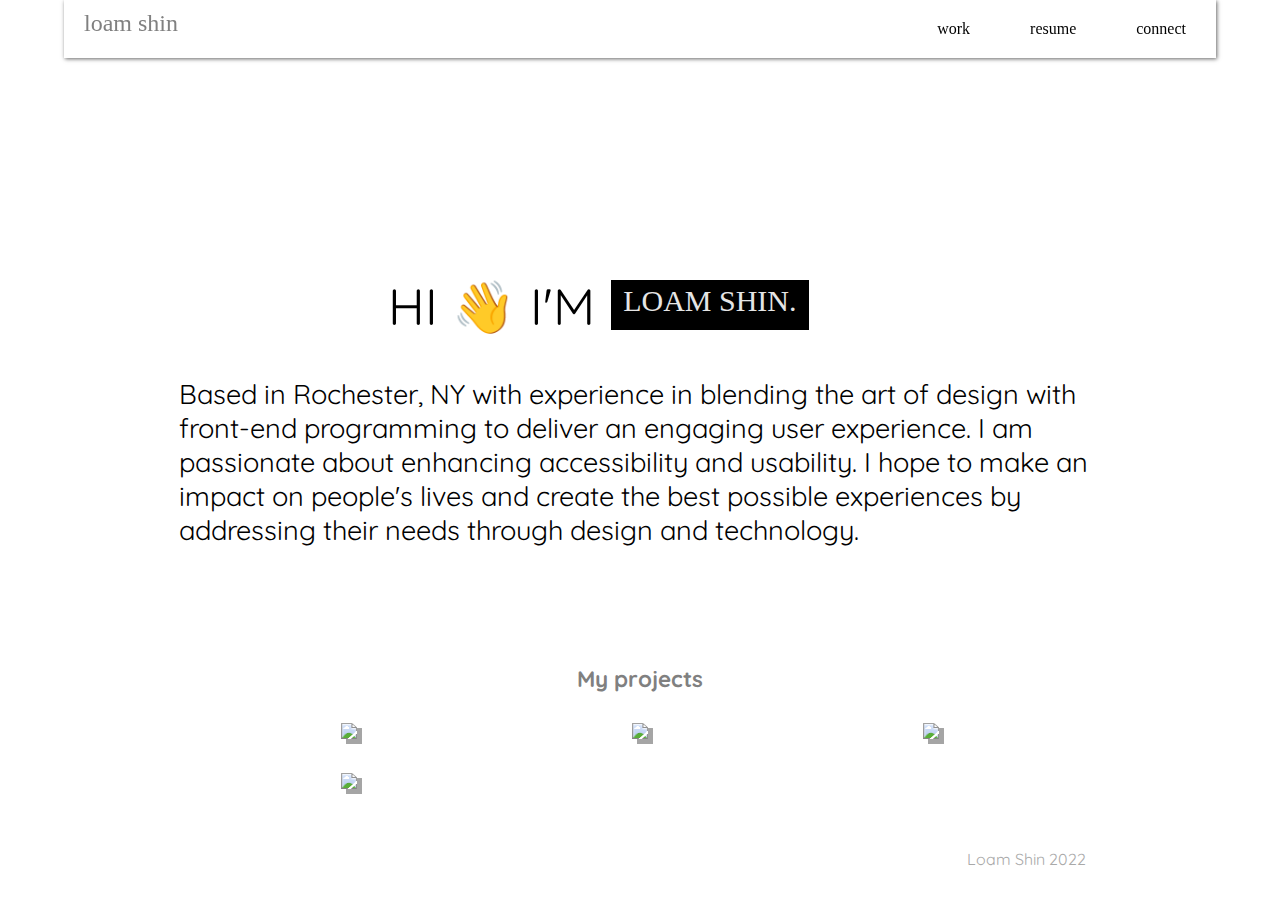
==== index.html @ 5bcb1e90 "updates" ====
<!DOCTYPE html>
<html lang="en">
<head>
<meta charset="UTF-8">
<meta name="viewport" content="width=device-width, initial-scale=1.0"> 
<!--	/* Complete Viewport Command */ -->
<title>Loam Shin</title>
<link rel="stylesheet" href="assets/css/styles.css"> 
</head>
<body>

<section class="container">
    <!--     nav bar -->

	<header class="header">
  		<a href="index.html" class="logo">loam shin</a>
  		<input class="menu-btn" type="checkbox" id="menu-btn" />	
  		<label class="menu-icon" for="menu-btn"><span class="navicon"></span></label>	
  			<ul class="menu">		
<!--	 			<li><a href="#home">home</a></li>-->
    			<li><a href="#projects">work</a></li>
                <li><a href="resume.html">resume</a></li>
				<li><a href="about.html">connect</a></li>
    			<!-- <li><a href="#connect">connect</a></li> -->
  			</ul>
	</header>

    <!--         closing navbar  -->
	<div style="width:80%; margin:0 auto;">
		<div>

	<div>
		<div id = "home"></div>
		<!-- <div class = "loampic">		
			<img src = "assets/images/loamshin.jpg" alt = "loam picture" >
		</div> -->
		
    	<section class="intro">	
	
      		<!-- <h2> Hi, I am Loam.</h2>
	  			<p>I am a UX/UI Developer based in Rochester, NY with experience in blending the art of design with front-end programming to deliver an engaging user experience. I am passionate about enhancing accessibility and usability. I hope to make an impact on people's lives and create the best possible experiences by addressing their needs through design and technology.
&nbsp;&nbsp; </p> -->

<main class="containerIntro">
	<p>Hi 👋 I'm</p>
	<section class="animation">
	  <div class="first"><div>Loam Shin.</div></div>
	  <div class="second"><div>UX/UI Designer.</div></div>
	  <div class="third"><div>Web Developer.</div></div>
	</section>
  </main>
  <p>Based in Rochester, NY with experience in blending the art of design with front-end programming to deliver an engaging user experience. I am passionate about enhancing accessibility and usability. I hope to make an impact on people's lives and create the best possible experiences by addressing their needs through design and technology.



  </section>
	 </div> 
	    

	  
	
		
	    <!--       closing home -->
		<div id = "projects"></div>
		<p>&nbsp;&nbsp;&nbsp;&nbsp;&nbsp;&nbsp;</p>

	<header>
		<p>&nbsp;</p>
	</header>

<!-- Grid -->
	<h4>My projects</h4>
		<div class="grid-container">

			<div><a href = "popsign.html">	
				<img class= "desktop_pics" src="assets/images/popsign_home.png"></a></div>

			<div><a href ="craigslist.html">
            <img class= "desktop_pics" src="assets/images/craigslist_home.png"></a></div>
        
            
			<div><a href = "secretgarden.html">
            <img class= "desktop_pics" src="assets/images/thesecretgarden_home.png"></a></div>

			<div><a href = "sewol.html">
				<img class= "desktop_pics" src="assets/images/sewol_home.png"></a></div>
            
		


				
<!--			<div><a class = "item3" href="https://people.rit.edu/ls8776/iste240/exercises/ex03.html">exercise 3</a></div>-->
			<!-- <div><a class = "item3" href="../iste240/assesttest/exercise03.html">Exercise 3</div> -->
<!--
			<div><a class = "item4" href="https://people.rit.edu/ls8776/iste240/exercises/ex04.html">exercise 4</a></div>
			<div><a class = "item5" href="">exercise 5</a></div>
			<div><a class = "item6" href="">exercise 6</a></div>
			<div><a class = "item7" href="">exercise 7</a></div>
			<div><a class = "item7" href=""></a>&nbsp;</div>
			<div><a class = "item7" href=""></a>&nbsp;</div>
-->


<!--		</div>-->
<!--
	<h4>Individual projects</h4>
		 <div class="grid-container2">
			 <div><a class = "item1" href="https://people.rit.edu/ls8776/iste240/project1/home.html">individual 1</a></div>
-->
<!--			 <div><a class = "item2" href="">individual 2</a></div>-->
<!--		</div>-->
<!--
	<h4>Group project</h4>
		 <div class="grid-container3">
			 <div><a class = "item1" href="">group 1</a></div>	
		</div>
-->
    </div>
    
    
		<!-- <div id = "connect"></div>
	    <div class="info">
	  		<h5>Let's connect together.</h5>
			
				<a href="mailto:ls8776@rit.edu" onClick="javascript:window.open('mailto:ls8776@rit.edu', 'my-window');event.preventDefault()">email</a>	
            
            
				<a href="https://www.linkedin.com/in/loam-shin-6a7215208">linkedin</a>	
			 -->

<!--
		<div class = "validator">
			<h6>validated by W3C.</h6>
				<a href = "https://validator.w3.org/nu/?doc=https%3A%2F%2Fpeople.rit.edu%2Fls8776%2Fiste240%2Findex.html">
					<img src="assets/images/html.png" alt="html"></a>
	    		<a href = "https://jigsaw.w3.org/css-validator/validator?uri=https%3A%2F%2Fpeople.rit.edu%2Fls8776%2Fiste240%2Findex.html&profile=css3svg&usermedium=all&warning=1&vextwarning=&lang=en">	  
					<img src="assets/images/css.png" alt = "css"></a>
		</div>
-->
		</div>


	
		<footer>
			<p class = "copyright">Loam Shin 2022</p>
		</footer>
</section>
</body>
</html>
---- assets/css/styles.css ----
@charset "UTF-8";
@import "https://fonts.googleapis.com/css?family=Quicksand";

body {
  background-color: white;
  margin: 0;
  font-family: Quicksand;
  /*  background-color: #f4f4f4;*/
}

.container {
  margin: auto;
  width: 90%;
}

@import url("https://fonts.googleapis.com/css?family=Roboto:700");

body {
  font-family: "Roboto";
  /* background-color: #131417;   */
}
p {
  text-shadow: 0 0 7px rgba(255, 255, 255, 0.3),
    0 0 3px rgba(255, 255, 255, 0.3);
}
.containerIntro {
  color: #e5e5e5;
  font-size: 30px;
  text-transform: uppercase;
  height: 10vh;
  display: flex;
  align-items: center;
  justify-content: center;
}

.animation {
  height: 50px;
  overflow: hidden;
  margin-left: 1rem;
}

.animation > div > div {
  padding: 0.25rem 0.75rem;
  height: 2.81rem;
  margin-bottom: 2.81rem;
  display: inline-block;
}

.animation div:first-child {
  animation: text-animation 8s infinite;
}

.first div {
  background-color: black;
}
.second div {
  color: #eba61b;
}
.third div {
  color: #eba61b;
}

@keyframes text-animation {
  0% {
    margin-top: 0;
  }
  10% {
    margin-top: 0;
  }
  20% {
    margin-top: -5.62rem;
  }
  30% {
    margin-top: -5.62rem;
  }
  40% {
    margin-top: -11.24rem;
  }
  60% {
    margin-top: -11.24rem;
  }
  70% {
    margin-top: -5.62rem;
  }
  80% {
    margin-top: -5.62rem;
  }
  90% {
    margin-top: 0;
  }
  100% {
    margin-top: 0;
  }
}

img {
  width: 100%;
  height: auto;
}

/* header */

.header {
  background-color: #fff;
  /*	background-color: black;*/

  box-shadow: 1px 1px 4px 0 rgba(0, 0, 0, 0.6);
  position: fixed;
  width: 90%;
  z-index: 3;
  top: 0;
}

.header ul {
  margin: 0;
  padding: 0;
  list-style: none;
  overflow: hidden;
  background-color: #fff;
  /*    background-color: black;*/
}

.header li a {
  display: block;
  padding: 20px 20px;
  /*	border-right: 1px solid #f4f4f4;*/
  text-decoration: none;
  /*	color:black;*/
  color: black;
}

.header li a:hover,
.header .menu-btn:hover {
  background-color: #f4f4f4;
  color: black;
}

.header .logo {
  display: block;
  float: left;
  font-size: 1.5em;
  padding: 10px 20px;
  text-decoration: none;
  color: gray;
}

/* menu */

.header .menu {
  clear: both;
  max-height: 0;
  transition: max-height 0.2s ease-out;
}

/* menu icon */

.header .menu-icon {
  cursor: pointer;
  display: inline-block;
  float: right;
  padding: 28px 20px;
  position: relative;
  user-select: none;
}

.header .menu-icon .navicon {
  background: black;
  display: block;
  height: 2px;
  position: relative;
  transition: background 0.2s ease-out;
  width: 18px;
}

.header .menu-icon .navicon:before,
.header .menu-icon .navicon:after {
  background: black;
  content: "";
  display: block;
  height: 100%;
  position: absolute;
  transition: all 0.2s ease-out;
  width: 100%;
}

.header .menu-icon .navicon:before {
  top: 5px;
}

.header .menu-icon .navicon:after {
  top: -5px;
}

/* menu btn */

.header .menu-btn {
  display: none;
}

.header .menu-btn:checked ~ .menu {
  max-height: 240px;
}

.header .menu-btn:checked ~ .menu-icon .navicon {
  background: transparent;
}

.header .menu-btn:checked ~ .menu-icon .navicon:before {
  transform: rotate(-45deg);
}

.header .menu-btn:checked ~ .menu-icon .navicon:after {
  transform: rotate(45deg);
}

.header .menu-btn:checked ~ .menu-icon:not(.steps) .navicon:before,
.header .menu-btn:checked ~ .menu-icon:not(.steps) .navicon:after {
  top: 0;
}

/* 48em = 768px */

@media (min-width: 48em) {
  .header li {
    float: left;
  }
  .header li a {
    padding: 20px 30px;
  }
  .header .menu {
    clear: none;
    float: right;
    max-height: none;
  }
  .header .menu-icon {
    display: none;
  }
}

.loampic img {
  /*	center the image*/
  display: block;
  overflow: hidden;
  margin-left: auto;
  margin-right: auto;
  margin-top: 110px;
  width: 240px;
  height: 240px;
  position: relative;
  border-radius: 50%;

  /*	does not distort the image*/
  object-fit: cover;

  /*outline*/
  /*	border: 3px solid grey;*/
  /*	background-clip: content-box;*/
  transition: background-size 0.2s;
  transition-timing-function: cubic-bezier(0.07, 1.41, 0.82, 1.41);
  box-shadow: 8px 8px 30px -8px rgba(0, 0, 0, 0.75);
}

.intro {
  position: relative;
  top: 100px;
  padding-top: 160px;
  text-align: left;
}

h2 {
  color: black;
  /*	text-align: left;*/
  font-size: 2.5em;
  font-family: Quicksand;
  margin-top: -70px;
  margin-bottom: 30px;
}
h3 {
  color: grey;
  /*	text-align: left;*/
  font-size: 1.5em;
  font-family: Quicksand;
}

p {
  color: black;
  font-size: 1.7em;
  font-family: Quicksand;
  /*	text-align: left;*/
  margin-bottom: 50px;
  /*
        white-space: nowrap;
    overflow: hidden;
*/
}

/* ----------------------- */

/* responsive using media query */

.item1 {
  grid-area: header;
}
.item2 {
  grid-area: menu;
}
.item3 {
  grid-area: main;
}

.grid-container {
  display: grid;
  grid-template-areas: "header main menu";
  /*    'header main';*/
  grid-gap: 10px;
  /*  background-color: #2196F3;*/
  padding: 30px;
}

/*
.grid-container2 {
	display: grid;
	grid-template-areas:
    'header main'
	grid-gap: 10px;
	padding: 30px;
}
*/

/*
.grid-container3 {
	display: grid;
	grid-template-areas:
	'header';
	grid-gap: 10px;
	  background-color: #2196F3;
	padding: 30px;
}
*/

.grid-container > div {
  /*	background-color:black;*/
  text-align: center;
  padding: 10px;
  font-size: 1em;
}

/*
.grid-container2 > div {
	background-color: #FFD591;
	text-align: center;
	padding: 20px 0;
	font-size: 1em;
}
*/

/*
.grid-container3 > div {
	background-color: #FFD591;
	text-align: center;
	padding: 20px 0;
	font-size: 1em;
}
*/

@media only screen and (max-width: 1000px) {
  .grid-container {
    display: grid;
    grid-template-areas: "header main menu";
    /*	'menu';*/
    grid-gap: 10px;
    /*  background-color: red;*/
    /*  padding: 10px;*/
  }
}

/*
  @media only screen and (max-width : 1000px){
    .grid-container2 {
	display: grid;
	grid-template-areas:
	'header menu';
	grid-gap: 10px;

}
  }
*/

/*
  @media only screen and (max-width : 1000px){
    .grid-container3 {
	display: grid;
	grid-template-areas:
	'header'
        'main'
        'menu';
	grid-gap: 10px;

}
  }
*/

@media only screen and (max-width: 800px) {
  .grid-container {
    display: grid;
    grid-template-areas:
      "header"
      "menu"
      "main";
    grid-gap: 10px;
    /*  background-color: green;*/
    /*  padding: 10px;*/
  }
}

/*
    @media only screen and (max-width : 800px){
      .grid-container2 {
	display: grid;
	grid-template-areas:
	'header'
	'menu';
	grid-gap: 10px;

}
*/

/*
    @media only screen and (max-width : 800px){
      .grid-container3 {
	display: grid;
	grid-template-areas:
	'header';
	grid-gap: 10px;

}
*/

h3 {
  font-size: 1.5em;
  text-align: left;
  font-family: Quicksand;
  color: grey;
  position: relative;
}

h4 {
  text-align: center;
  color: grey;
  font-size: 1.4em;
  font-family: Quicksand;
  margin-bottom: -10px;
}

h5 {
  text-align: center;
  color: grey;
  font-size: 1em;
  font-family: Quicksand;
  margin-bottom: 15px;
}

.info {
  font-size: 1.3em;
  text-align: center;
}

.info p {
  font-size: 1.1em;
  text-align: center;
  font-family: Quicksand;
  color: #666;
}

.validator h6 {
  font-size: 0.8em;
  color: grey;
  margin-bottom: 15px;
}

.validator a {
  font-size: 0.8em;
}

.validator img {
  width: 50px;
  height: 50px;
}
footer {
  padding: 0 15px;
}

/* unvisited link */
a:link {
  /* color: orange; */
  color: rgb(165, 165, 165);
  text-decoration: none;
  /*	text-align: center;*/
  position: relative;
  font-size: 1em;
}

/* visited link */
a:visited {
  color: #cd921e;
}

/* mouse over link */
a:hover {
  color: black;
}

/* selected link */
a:active {
  color: #cd921e;
}

.copyright {
  left: 0;
  bottom: 0;
  color: darkgrey;
  text-align: right;
  padding: 0px;
  font-size: 1em;
  margin-bottom: auto;
}

img.desktop_pics {
  border-radius: 2%;
  box-shadow: 5px 5px;
}
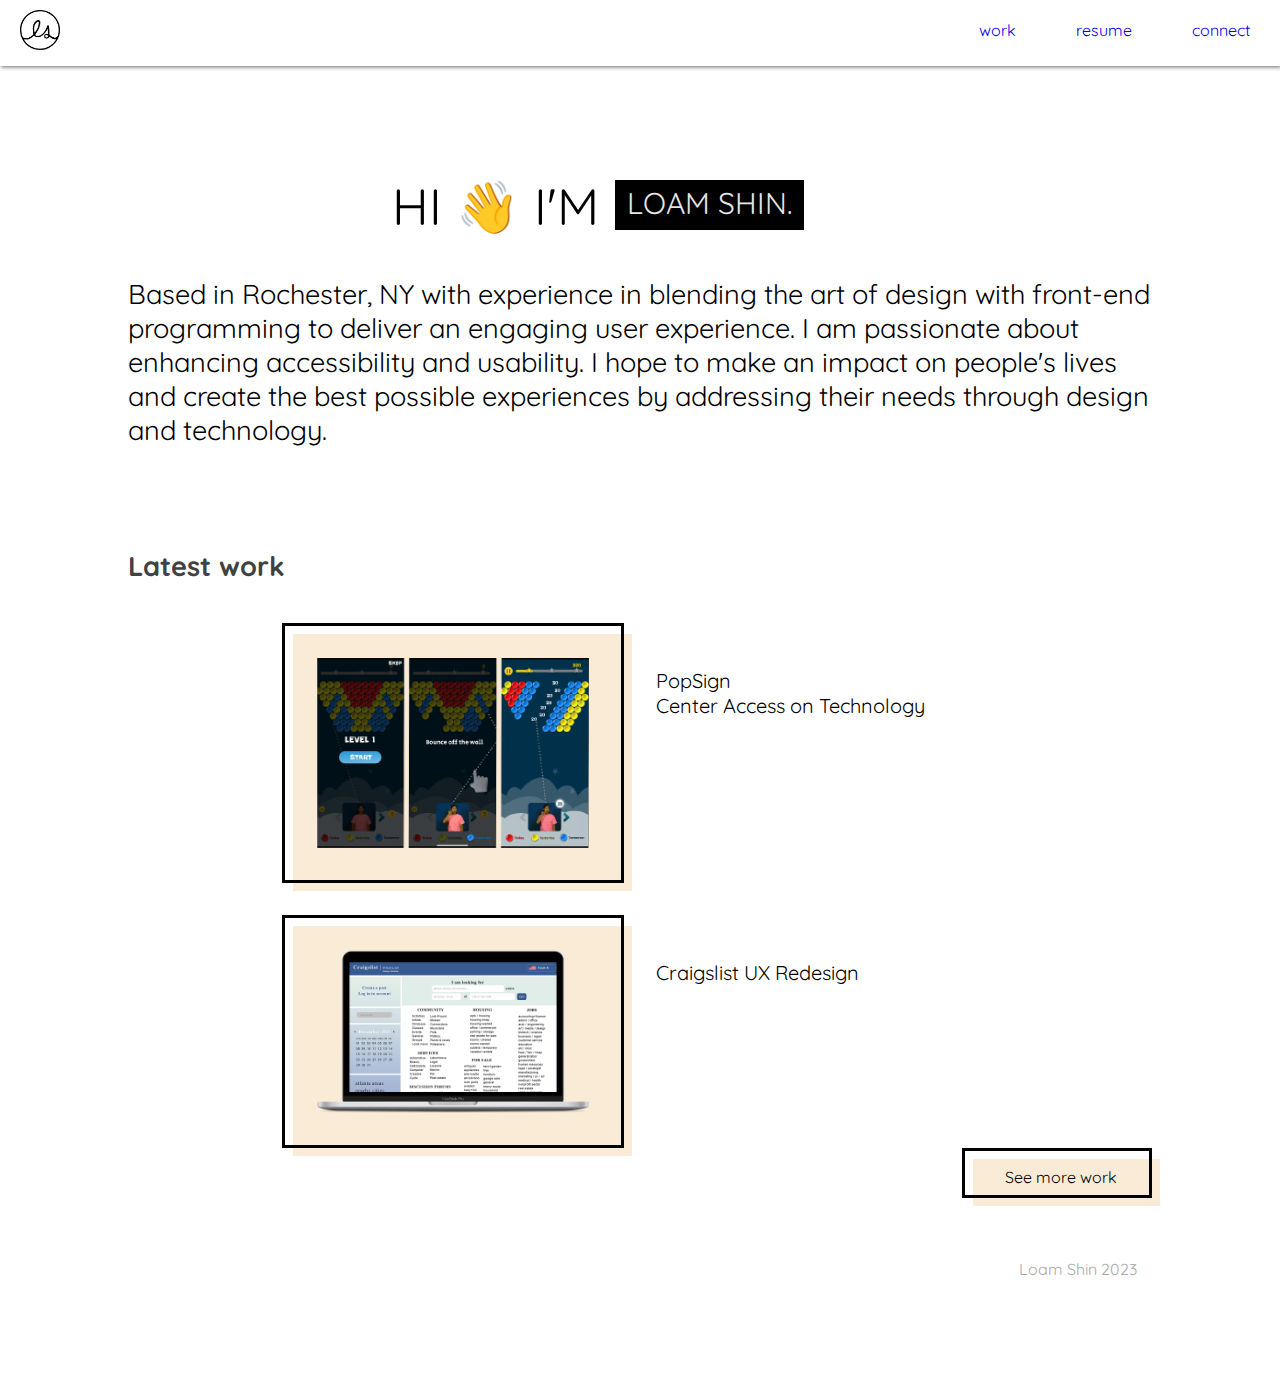
==== commit f82586f1: "Merge pull request #3 from loamshin/feature-branch" ====
--- a/index.html
+++ b/index.html
@@ -8,38 +8,29 @@
 <link rel="stylesheet" href="assets/css/styles.css"> 
 </head>
 <body>
-
+	<header class="header">
+		<a href="index.html" class="logo">
+			<img class= "logoImg" src="assets/images/LS logo.png"></a>
+		<input class="menu-btn" type="checkbox" id="menu-btn" />	
+		<label class="menu-icon" for="menu-btn"><span class="navicon"></span></label>	
+			<ul class="menu">		
+<!--	 			<li><a href="index.html">home</a></li>-->
+			  <li><a href="work.html">work</a></li>
+			  <li><a href="resume.html">resume</a></li>
+			  <li><a href="about.html">connect</a></li>
+			  <!-- <li><a href="#connect">connect</a></li> -->
+			</ul>
+  </header>
 <section class="container">
-    <!--     nav bar -->
-
-	<header class="header">
-  		<a href="index.html" class="logo">loam shin</a>
-  		<input class="menu-btn" type="checkbox" id="menu-btn" />	
-  		<label class="menu-icon" for="menu-btn"><span class="navicon"></span></label>	
-  			<ul class="menu">		
-<!--	 			<li><a href="#home">home</a></li>-->
-    			<li><a href="#projects">work</a></li>
-                <li><a href="resume.html">resume</a></li>
-				<li><a href="about.html">connect</a></li>
-    			<!-- <li><a href="#connect">connect</a></li> -->
-  			</ul>
-	</header>
-
-    <!--         closing navbar  -->
 	<div style="width:80%; margin:0 auto;">
 		<div>
 
 	<div>
 		<div id = "home"></div>
-		<!-- <div class = "loampic">		
-			<img src = "assets/images/loamshin.jpg" alt = "loam picture" >
-		</div> -->
+
+
 		
-    	<section class="intro">	
-	
-      		<!-- <h2> Hi, I am Loam.</h2>
-	  			<p>I am a UX/UI Developer based in Rochester, NY with experience in blending the art of design with front-end programming to deliver an engaging user experience. I am passionate about enhancing accessibility and usability. I hope to make an impact on people's lives and create the best possible experiences by addressing their needs through design and technology.
-&nbsp;&nbsp; </p> -->
+<section class="intro">	
 
 <main class="containerIntro">
 	<p>Hi 👋 I'm</p>
@@ -55,95 +46,140 @@
 
   </section>
 	 </div> 
-	    
 
-	  
-	
 		
 	    <!--       closing home -->
 		<div id = "projects"></div>
-		<p>&nbsp;&nbsp;&nbsp;&nbsp;&nbsp;&nbsp;</p>
-
-	<header>
-		<p>&nbsp;</p>
-	</header>
+		<!-- <p>&nbsp;&nbsp;&nbsp;&nbsp;&nbsp;&nbsp;</p> -->
 
 <!-- Grid -->
-	<h4>My projects</h4>
-		<div class="grid-container">
+	<h4>Latest work</h4>
+		<!-- <div class="grid-container">
 
 			<div><a href = "popsign.html">	
-				<img class= "desktop_pics" src="assets/images/popsign_home.png"></a></div>
+				<img class= "desktop_pics" src="assets/images/popsign_home.png"></a>
+			</div>
 
 			<div><a href ="craigslist.html">
-            <img class= "desktop_pics" src="assets/images/craigslist_home.png"></a></div>
+            	<img class= "desktop_pics" src="assets/images/craigslist_home.png"></a>
+			</div>
         
             
 			<div><a href = "secretgarden.html">
-            <img class= "desktop_pics" src="assets/images/thesecretgarden_home.png"></a></div>
+            	<img class= "desktop_pics" src="assets/images/thesecretgarden_home.png"></a>
+			</div>
 
 			<div><a href = "sewol.html">
-				<img class= "desktop_pics" src="assets/images/sewol_home.png"></a></div>
-            
-		
+				<img class= "desktop_pics" src="assets/images/sewol_home.png"></a>
+			</div>
 
 
 				
-<!--			<div><a class = "item3" href="https://people.rit.edu/ls8776/iste240/exercises/ex03.html">exercise 3</a></div>-->
-			<!-- <div><a class = "item3" href="../iste240/assesttest/exercise03.html">Exercise 3</div> -->
-<!--
-			<div><a class = "item4" href="https://people.rit.edu/ls8776/iste240/exercises/ex04.html">exercise 4</a></div>
-			<div><a class = "item5" href="">exercise 5</a></div>
-			<div><a class = "item6" href="">exercise 6</a></div>
-			<div><a class = "item7" href="">exercise 7</a></div>
-			<div><a class = "item7" href=""></a>&nbsp;</div>
-			<div><a class = "item7" href=""></a>&nbsp;</div>
--->
+    </div> -->
+
+	<!-- <div class="cards">
+		<div class="card">
+			<a href = "popsign.html">	
+				<img class= "desktop_pics" src="assets/images/popsign_home.png">
+			</a>
+		</div>
+		<div class="card">
+			<h3>Let's connect together!</h3>
+		</div>
+	</div>
 
 
-<!--		</div>-->
-<!--
-	<h4>Individual projects</h4>
-		 <div class="grid-container2">
-			 <div><a class = "item1" href="https://people.rit.edu/ls8776/iste240/project1/home.html">individual 1</a></div>
--->
-<!--			 <div><a class = "item2" href="">individual 2</a></div>-->
-<!--		</div>-->
-<!--
-	<h4>Group project</h4>
-		 <div class="grid-container3">
-			 <div><a class = "item1" href="">group 1</a></div>	
+	<div class="cards">
+		<div class="card">
+			<a href ="craigslist.html">
+            	<img class= "desktop_pics" src="assets/images/craigslist_home.png">
+			</a>
 		</div>
--->
-    </div>
-    
-    
-		<!-- <div id = "connect"></div>
-	    <div class="info">
-	  		<h5>Let's connect together.</h5>
-			
-				<a href="mailto:ls8776@rit.edu" onClick="javascript:window.open('mailto:ls8776@rit.edu', 'my-window');event.preventDefault()">email</a>	
-            
-            
-				<a href="https://www.linkedin.com/in/loam-shin-6a7215208">linkedin</a>	
-			 -->
+		<div class="card">
+			<h3>Let's connect together!</h3>
+		</div>
+	</div>
 
-<!--
-		<div class = "validator">
-			<h6>validated by W3C.</h6>
-				<a href = "https://validator.w3.org/nu/?doc=https%3A%2F%2Fpeople.rit.edu%2Fls8776%2Fiste240%2Findex.html">
-					<img src="assets/images/html.png" alt="html"></a>
-	    		<a href = "https://jigsaw.w3.org/css-validator/validator?uri=https%3A%2F%2Fpeople.rit.edu%2Fls8776%2Fiste240%2Findex.html&profile=css3svg&usermedium=all&warning=1&vextwarning=&lang=en">	  
-					<img src="assets/images/css.png" alt = "css"></a>
+	<div class="cards">
+		<div class="card">
+			<a href ="craigslist.html">
+            	<img class= "desktop_pics" src="assets/images/craigslist_home.png">
+			</a>
 		</div>
--->
+		<div class="card">
+			<h3>Let's connect together!</h3>
 		</div>
+	</div>
+
+	<div class="cards">
+		<div class="card">
+			<a href ="craigslist.html">
+            	<img class= "desktop_pics" src="assets/images/craigslist_home.png">
+			</a>
+		</div>
+		<div class="card">
+			<h3>Let's connect together!</h3>
+		</div>
+	</div> -->
 
 
-	
+
+	<div class="cards">
+		<div class="card">
+			<a class="bnImg" href = "popsign.html">	
+				<img class= "desktop_pics" src="assets/images/popsign.png">
+			</a>
+		</div>
+		<div class="card">
+			<p>
+			</br>PopSign <br>
+			Center Access on Technology</p>
+
+		</div>
+		<div class="card">
+			<a class="bnImg" href ="craigslist.html">
+            	<img class= "desktop_pics" src="assets/images/craigslist.png">
+			</a>
+		</div>
+		<div class="card">
+			<p>
+			</br>Craigslist UX Redesign</p>
+
+			 
+		</div>
+		<!-- <div class="card">
+			<a href = "secretgarden.html">
+            	<img class= "desktop_pics" src="assets/images/thesecretgarden_home.png">
+			</a>
+		</div>
+		<div class="card">
+			<p><b>PopSign</b>
+			</br>Center Access on Technology</p>
+		</div>
+		<div class="card">
+			<a href = "sewol.html">
+				<img class= "desktop_pics" src="assets/images/sewol_home.png">
+			</a>
+		</div>
+		<div class="card">
+			<p><b>PopSign</b>
+			</br>Center Access on Technology</p>
+		</div>
+	  </div> -->
+
+	</div>
+	<div>
+			<a class="bn" href="work.html">See more work</a>
+	</div>
+
+	<p>&nbsp;&nbsp;&nbsp;&nbsp;&nbsp;&nbsp;</p>
+
+
 		<footer>
-			<p class = "copyright">Loam Shin 2022</p>
+			<p class = "copyright">Loam Shin 2023</p>
 		</footer>
+		<p>&nbsp;&nbsp;&nbsp;&nbsp;&nbsp;&nbsp;</p>
+
 </section>
 </body>
 </html>
--- a/assets/css/styles.css
+++ b/assets/css/styles.css
@@ -10,19 +10,16 @@
 
 .container {
   margin: auto;
-  width: 90%;
+  /* width: 90%; */
 }
 
 @import url("https://fonts.googleapis.com/css?family=Roboto:700");
 
-body {
-  font-family: "Roboto";
-  /* background-color: #131417;   */
-}
 p {
   text-shadow: 0 0 7px rgba(255, 255, 255, 0.3),
     0 0 3px rgba(255, 255, 255, 0.3);
 }
+
 .containerIntro {
   color: #e5e5e5;
   font-size: 30px;
@@ -98,15 +95,18 @@
   height: auto;
 }
 
+.logoImg {
+  width: 40px;
+}
 /* header */
 
 .header {
-  background-color: #fff;
+  background-color: white;
   /*	background-color: black;*/
 
   box-shadow: 1px 1px 4px 0 rgba(0, 0, 0, 0.6);
   position: fixed;
-  width: 90%;
+  width: 100%;
   z-index: 3;
   top: 0;
 }
@@ -116,7 +116,7 @@
   padding: 0;
   list-style: none;
   overflow: hidden;
-  background-color: #fff;
+  background-color: white;
   /*    background-color: black;*/
 }
 
@@ -126,12 +126,12 @@
   /*	border-right: 1px solid #f4f4f4;*/
   text-decoration: none;
   /*	color:black;*/
-  color: black;
+  /* color: black; */
 }
 
 .header li a:hover,
 .header .menu-btn:hover {
-  background-color: #f4f4f4;
+  /* background-color: rgb(249, 235, 213); */
   color: black;
 }
 
@@ -260,11 +260,28 @@
   box-shadow: 8px 8px 30px -8px rgba(0, 0, 0, 0.75);
 }
 
+/* .headerIntro {
+  margin: 0;
+  padding: 0;
+  text-align: center;
+  background: #1abc9c;
+  color: white;
+  font-size: 30px;
+  
+  
+} */
+
 .intro {
-  position: relative;
-  top: 100px;
+  /* position:sticky; */
+  /* top: 100px; */
+
   padding-top: 160px;
+  padding-bottom: 16px;
   text-align: left;
+
+  /* background-color: red; */
+  width: 100%;
+  /* margin: 2em -2em; */
 }
 
 h2 {
@@ -317,51 +334,12 @@
   padding: 30px;
 }
 
-/*
-.grid-container2 {
-	display: grid;
-	grid-template-areas:
-    'header main'
-	grid-gap: 10px;
-	padding: 30px;
-}
-*/
-
-/*
-.grid-container3 {
-	display: grid;
-	grid-template-areas:
-	'header';
-	grid-gap: 10px;
-	  background-color: #2196F3;
-	padding: 30px;
-}
-*/
-
 .grid-container > div {
   /*	background-color:black;*/
   text-align: center;
   padding: 10px;
   font-size: 1em;
 }
-
-/*
-.grid-container2 > div {
-	background-color: #FFD591;
-	text-align: center;
-	padding: 20px 0;
-	font-size: 1em;
-}
-*/
-
-/*
-.grid-container3 > div {
-	background-color: #FFD591;
-	text-align: center;
-	padding: 20px 0;
-	font-size: 1em;
-}
-*/
 
 @media only screen and (max-width: 1000px) {
   .grid-container {
@@ -373,32 +351,6 @@
     /*  padding: 10px;*/
   }
 }
-
-/*
-  @media only screen and (max-width : 1000px){
-    .grid-container2 {
-	display: grid;
-	grid-template-areas:
-	'header menu';
-	grid-gap: 10px;
-
-}
-  }
-*/
-
-/*
-  @media only screen and (max-width : 1000px){
-    .grid-container3 {
-	display: grid;
-	grid-template-areas:
-	'header'
-        'main'
-        'menu';
-	grid-gap: 10px;
-
-}
-  }
-*/
 
 @media only screen and (max-width: 800px) {
   .grid-container {
@@ -413,29 +365,6 @@
   }
 }
 
-/*
-    @media only screen and (max-width : 800px){
-      .grid-container2 {
-	display: grid;
-	grid-template-areas:
-	'header'
-	'menu';
-	grid-gap: 10px;
-
-}
-*/
-
-/*
-    @media only screen and (max-width : 800px){
-      .grid-container3 {
-	display: grid;
-	grid-template-areas:
-	'header';
-	grid-gap: 10px;
-
-}
-*/
-
 h3 {
   font-size: 1.5em;
   text-align: left;
@@ -445,11 +374,19 @@
 }
 
 h4 {
-  text-align: center;
-  color: grey;
-  font-size: 1.4em;
-  font-family: Quicksand;
-  margin-bottom: -10px;
+  text-align: left;
+  color: rgb(65, 65, 65);
+  font-size: 1.7em;
+  font-family: Quicksand;
+  margin-bottom: 40px;
+  /* border: 3px solid black; */
+  /* background-color: rgb(249, 235, 213); */
+  /* padding: 10px; */
+  /* width: 180px;  */
+  /* display: flex; */
+  /* justify-content: center;
+  align-items: center; */
+  /* float: right; */
 }
 
 h5 {
@@ -490,8 +427,7 @@
   padding: 0 15px;
 }
 
-/* unvisited link */
-a:link {
+unvisited link a:link {
   /* color: orange; */
   color: rgb(165, 165, 165);
   text-decoration: none;
@@ -502,7 +438,7 @@
 
 /* visited link */
 a:visited {
-  color: #cd921e;
+  color: rgb(165, 165, 165);
 }
 
 /* mouse over link */
@@ -512,7 +448,7 @@
 
 /* selected link */
 a:active {
-  color: #cd921e;
+  color: rgb(165, 165, 165);
 }
 
 .copyright {
@@ -526,6 +462,118 @@
 }
 
 img.desktop_pics {
-  border-radius: 2%;
-  box-shadow: 5px 5px;
-}
+  /* border-radius: 2%; */
+  /* box-shadow: 5px 5px; */
+}
+
+.card p {
+  /* background-color: dodgerblue; */
+  /* color: white; */
+  /* padding: 1rem; */
+  /* height: 8rem; */
+  /* margin-top: 20px; */
+  font-size: 20px;
+}
+
+.cards {
+  max-width: 1200px;
+  margin: 0 auto;
+  margin-top: 20px;
+  display: grid;
+  grid-gap: 2rem;
+  width: 70%;
+}
+
+/* Screen larger than 900px 2 column */
+@media (min-width: 700px) {
+  .cards {
+    grid-template-columns: repeat(2, 1fr);
+    /* width: 50%; */
+  }
+}
+
+.bn {
+  position: relative;
+  padding: 1rem 2rem 0.5rem 2.5rem;
+  /* padding: 2rem; */
+  color: #000000;
+  border: 3px solid black;
+  -webkit-transition: padding 0.3s ease-in-out;
+  transition: padding 0.3s ease-in-out;
+  display: flex;
+  justify-content: right;
+  align-items: right;
+  float: right;
+  /* width: 20%; */
+  /* top: 20px;
+left:30px; */
+  text-decoration: none;
+}
+
+.bn:before {
+  content: "";
+  position: absolute;
+  top: 0.5rem;
+  left: 0.5rem;
+  z-index: -1;
+  height: 100%;
+  width: 100%;
+  background-color: rgb(249, 235, 213);
+  border-right: 3px solid rgb(249, 235, 213);
+  border-bottom: 3px solid rgb(249, 235, 213);
+  -webkit-transition: all 0.3s ease-in-out;
+  transition: all 0.3s ease-in-out;
+}
+
+.bn:hover {
+  padding: 0.75rem 2.25rem;
+  /* padding: 2rem; */
+}
+
+.bn:hover:before {
+  top: 0;
+  left: 0;
+}
+
+.bnImg {
+  position: relative;
+  /* padding: 1rem 2rem 0.5rem 2.5rem; */
+  padding: 2rem;
+  color: #000000;
+  border: 3px solid black;
+  -webkit-transition: padding 0.3s ease-in-out;
+  transition: padding 0.3s ease-in-out;
+  display: flex;
+  justify-content: right;
+  align-items: right;
+  float: right;
+  /* width: 20%; */
+  /* top: 20px;
+left:30px; */
+  text-decoration: none;
+}
+
+.bnImg:before {
+  content: "";
+  position: absolute;
+  top: 0.5rem;
+  left: 0.5rem;
+  z-index: -1;
+  height: 100%;
+  width: 100%;
+  background-color: rgb(249, 235, 213);
+  border-right: 3px solid rgb(249, 235, 213);
+  border-bottom: 3px solid rgb(249, 235, 213);
+  -webkit-transition: all 0.3s ease-in-out;
+  transition: all 0.3s ease-in-out;
+}
+
+.bnImg:hover {
+  /* padding: 0.75rem 2.25rem; */
+  padding: 2rem;
+}
+
+.bnImg:hover:before {
+  top: 0;
+  left: 0;
+}
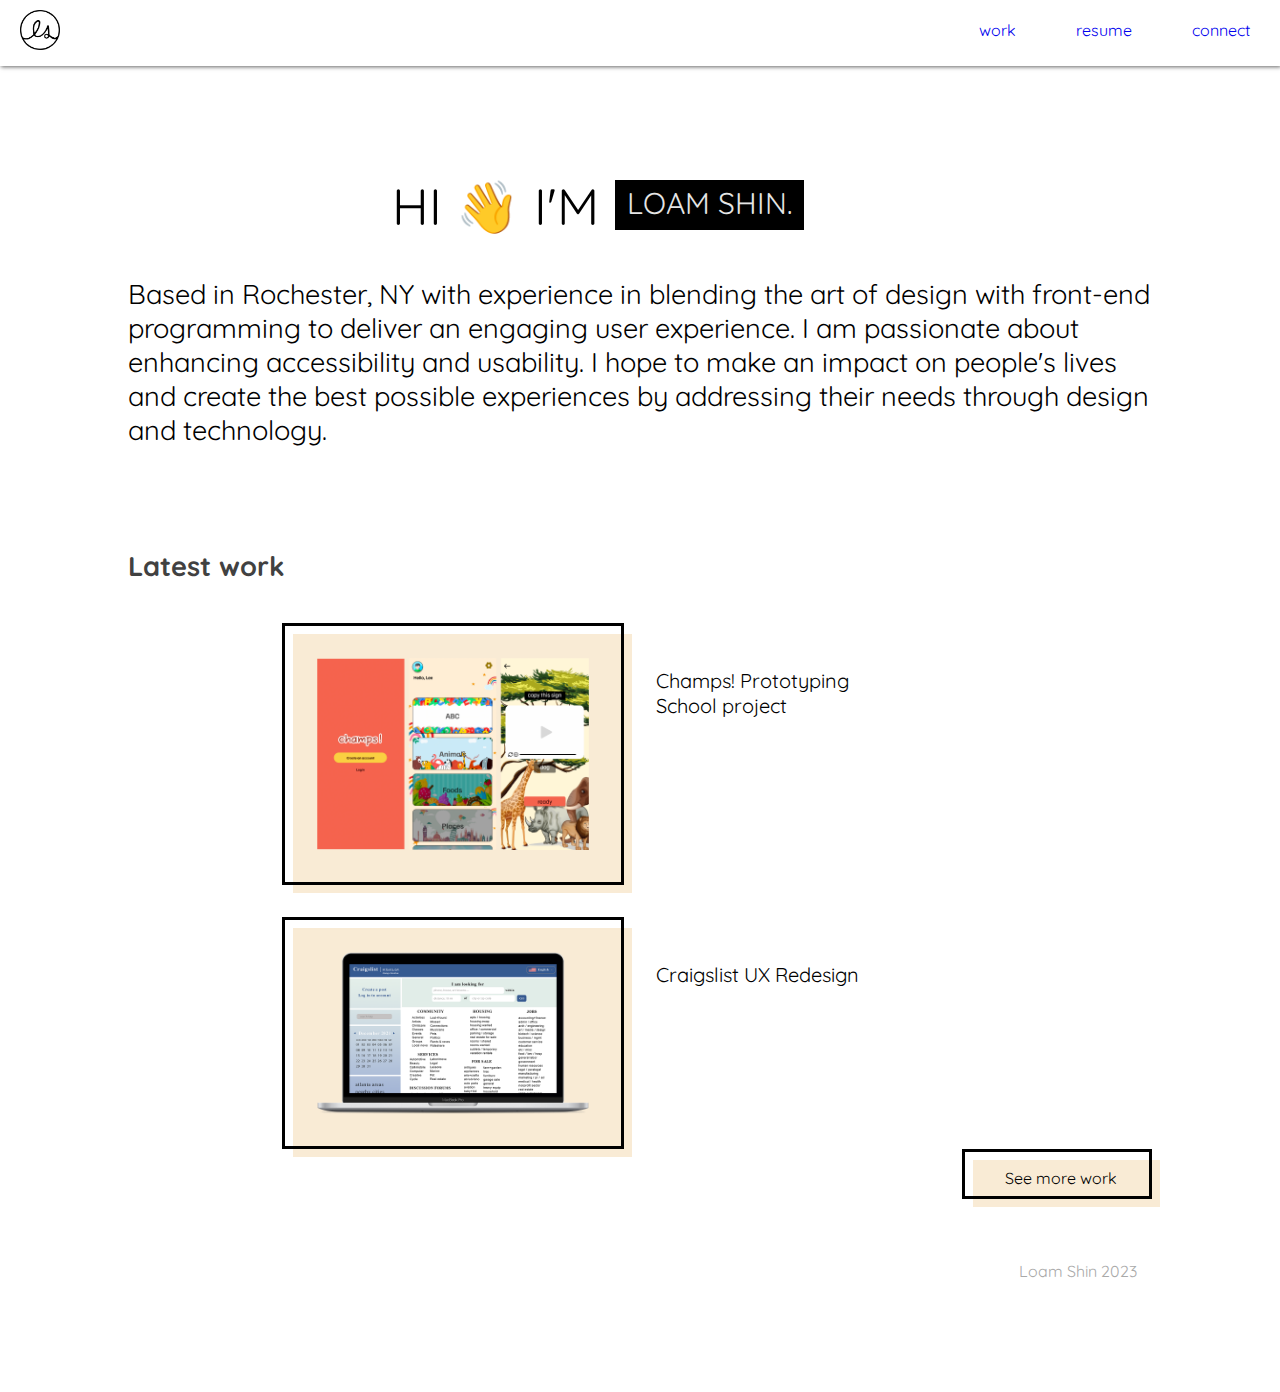
==== commit a4b24306: "champs updates" ====
--- a/index.html
+++ b/index.html
@@ -123,49 +123,46 @@
 	</div> -->
 
 
+	<div class="cards">
+		<div class="card">
+			<a class="bnImg" href = "champs.html">	
+				<img class= "desktop_pics" src="assets/images/champs_img.png">
+			</a>
+		</div>
 
-	<div class="cards">
+		<div class="card">
+			<p>
+			</br>Champs! Prototyping<br>
+			School project</p>
+
+		</div>
+	<!-- <div class="cards">
 		<div class="card">
 			<a class="bnImg" href = "popsign.html">	
 				<img class= "desktop_pics" src="assets/images/popsign.png">
 			</a>
 		</div>
+
 		<div class="card">
 			<p>
 			</br>PopSign <br>
 			Center Access on Technology</p>
 
-		</div>
+		</div> -->
+
 		<div class="card">
 			<a class="bnImg" href ="craigslist.html">
             	<img class= "desktop_pics" src="assets/images/craigslist.png">
 			</a>
 		</div>
+
 		<div class="card">
 			<p>
 			</br>Craigslist UX Redesign</p>
 
 			 
 		</div>
-		<!-- <div class="card">
-			<a href = "secretgarden.html">
-            	<img class= "desktop_pics" src="assets/images/thesecretgarden_home.png">
-			</a>
-		</div>
-		<div class="card">
-			<p><b>PopSign</b>
-			</br>Center Access on Technology</p>
-		</div>
-		<div class="card">
-			<a href = "sewol.html">
-				<img class= "desktop_pics" src="assets/images/sewol_home.png">
-			</a>
-		</div>
-		<div class="card">
-			<p><b>PopSign</b>
-			</br>Center Access on Technology</p>
-		</div>
-	  </div> -->
+
 
 	</div>
 	<div>
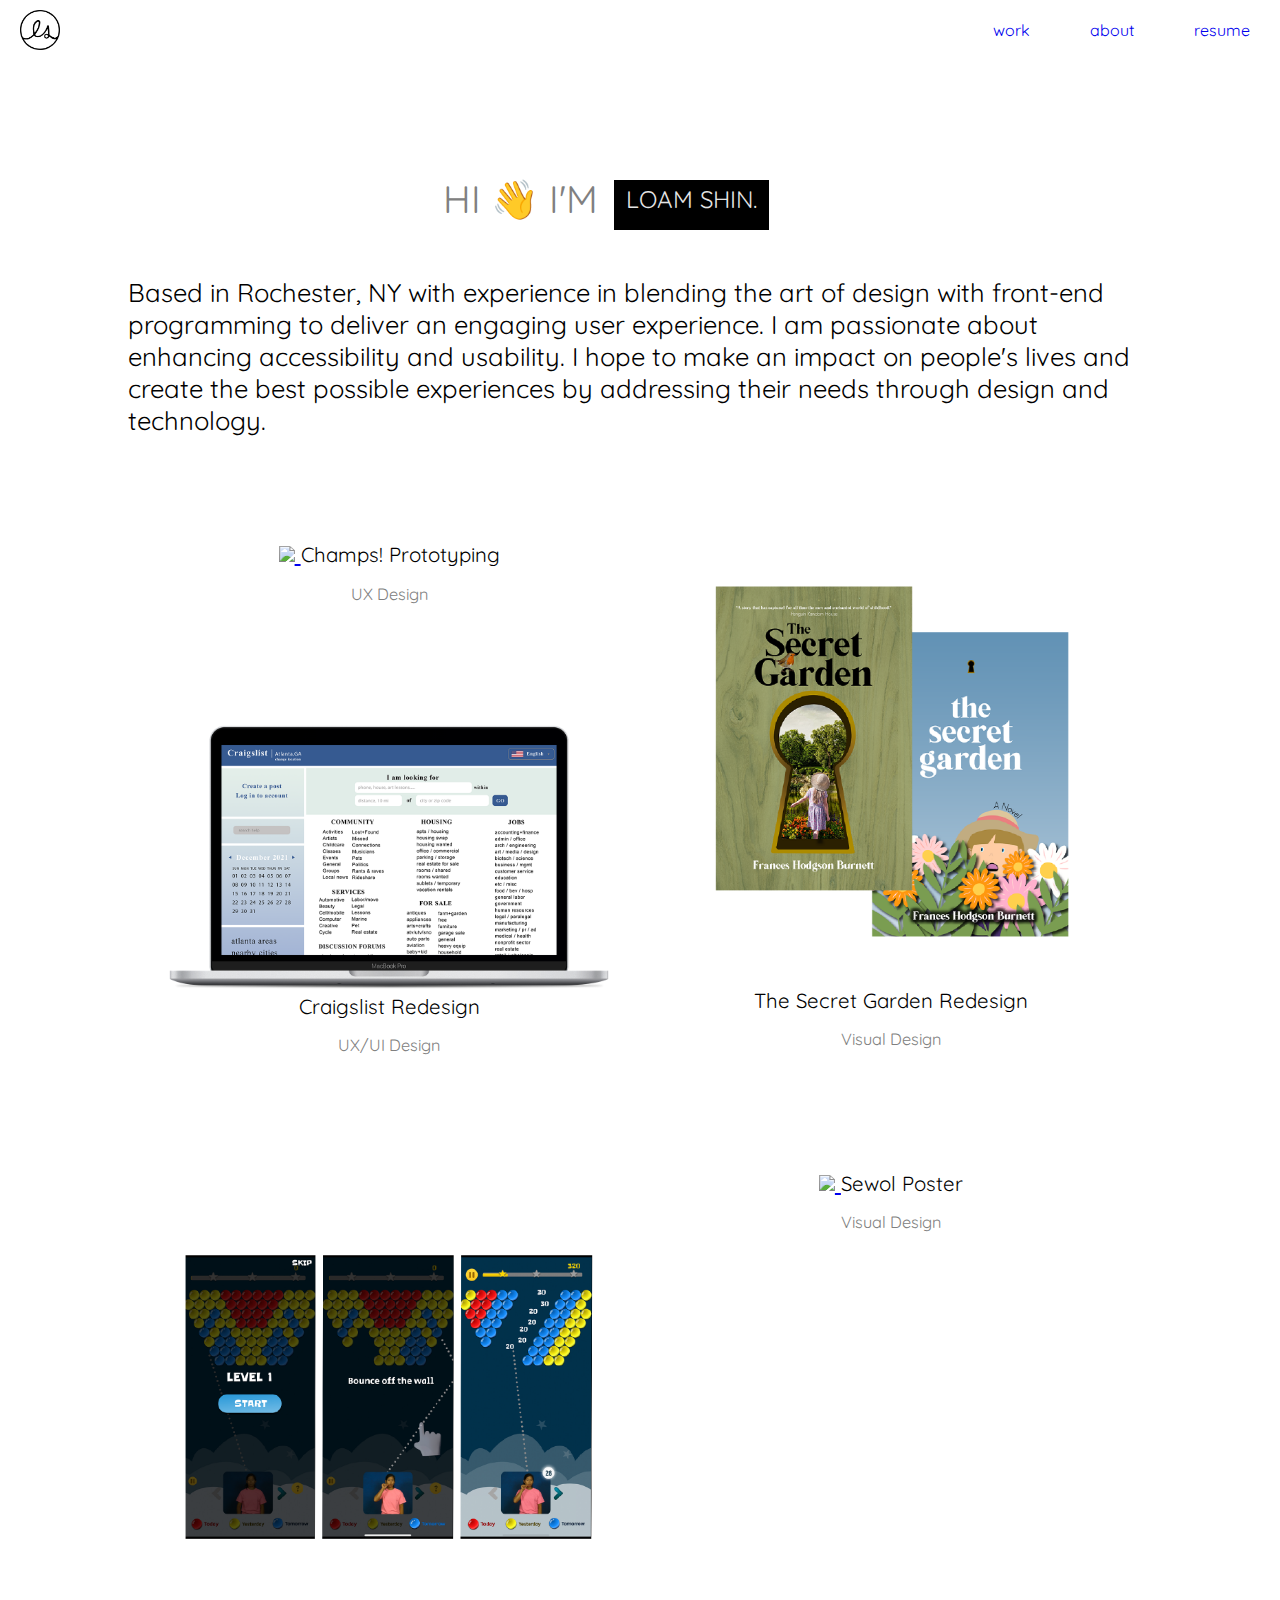
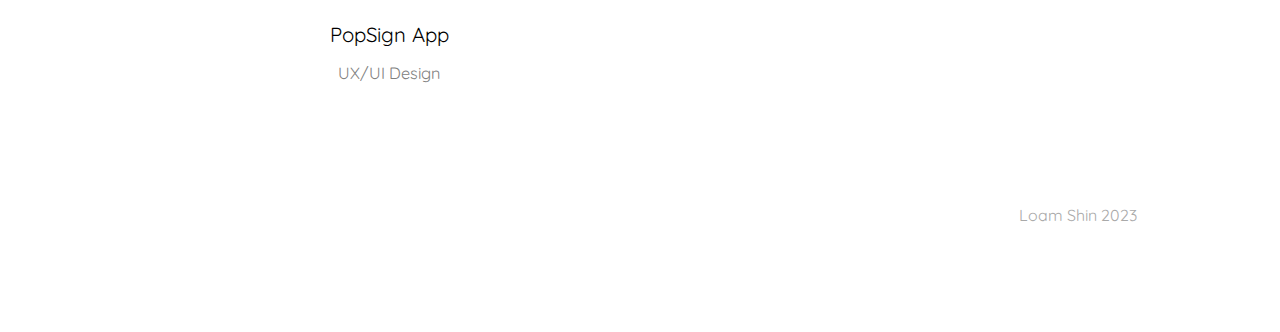
==== commit bfe1642c: "updates" ====
--- a/index.html
+++ b/index.html
@@ -6,6 +6,85 @@
 <!--	/* Complete Viewport Command */ -->
 <title>Loam Shin</title>
 <link rel="stylesheet" href="assets/css/styles.css"> 
+<style>
+	/* body {
+	  font-family: sans-serif;
+	   margin: 0;
+	   background: #f2f2f2;
+	} */
+	
+
+	h1 {
+	  text-align: center;
+	  margin-top: 50px;
+	}
+	
+	.item p {
+	  text-align: center;
+	  /* margin-bottom:60px; */
+	  font-size: .8em;
+	  color:gray;
+	}
+	
+	h4{
+	  text-align:center; 
+	  line-height:80px;
+	  font-weight:normal;
+	
+	}
+	
+	.masonry { /* Masonry container */
+		-webkit-column-count: 4;
+	  -moz-column-count:4;
+	  column-count: 4;
+	  -webkit-column-gap: 1em;
+	  -moz-column-gap: 1em;
+	  column-gap: 1em;
+	   margin: 1.5em;
+		padding: 0;
+		-moz-column-gap: 1.5em;
+		-webkit-column-gap: 1.5em;
+		column-gap: 1.5em;
+		font-size: .85em;
+	}
+	.item {
+		display: inline-block;
+		background: #fff;
+		padding: 1em;
+		margin: 0 0 1.5em;
+		width: 100%;
+		-webkit-transition:1s ease all;
+		box-sizing: border-box;
+		-moz-box-sizing: border-box;
+		-webkit-box-sizing: border-box;
+		/* box-shadow: 2px 2px 4px 0 #ccc; */
+		text-align: center;
+		font-size: 1.5em;
+	}
+	.item img{max-width:100%;}
+	
+	@media only screen and (min-width: 320px) and (max-width:715px) {
+		.masonry {
+			-moz-column-count: 1;
+			-webkit-column-count: 1;
+			column-count: 1;
+		}
+	}
+	
+	@media only screen and (min-width: 715px) {
+		.masonry {
+			-moz-column-count: 2;
+			-webkit-column-count: 2;
+			column-count: 2;
+		}
+	}
+	
+	
+
+
+
+	
+		</style>
 </head>
 <body>
 	<header class="header">
@@ -15,9 +94,9 @@
 		<label class="menu-icon" for="menu-btn"><span class="navicon"></span></label>	
 			<ul class="menu">		
 <!--	 			<li><a href="index.html">home</a></li>-->
-			  <li><a href="work.html">work</a></li>
-			  <li><a href="resume.html">resume</a></li>
-			  <li><a href="about.html">connect</a></li>
+				<li><a href="#work">work</a></li>
+				<li><a href="about.html">about</a></li>
+				<li><a href="resume.html">resume</a></li>
 			  <!-- <li><a href="#connect">connect</a></li> -->
 			</ul>
   </header>
@@ -47,83 +126,55 @@
   </section>
 	 </div> 
 
+		<div id = "projects"></div>
+
+		<div class="masonry" id="work">
+			<div class="item">
+			  <a href = "champs.html">	
+				<img class= "desktop_pics" src="assets/images/champs-01.png">
+			  </a>  
+			  Champs! Prototyping
+			  <p>UX Design</p>
+			</div>
+			<div class="item">
+			  
+			  <a href ="craigslist.html">
+            	<img class= "desktop_pics" src="assets/images/craigslist.png">
+			</a>
+			Craigslist Redesign
+			<p>UX/UI Design</p>			
+			</div>
+
+			<div class="item">
+				
+			  <a href = "popsign.html">	
+				<img class= "desktop_pics" src="assets/images/popsign-01.png">
+			  </a>  
+			  PopSign App
+			  <p>UX/UI Design</p>
+			</div>
+			<div class="item">
+			  
+			  <a href ="secretgarden.html">
+            	<img class= "desktop_pics" src="assets/images/secretgarden-01.png">
+			</a>
+			The Secret Garden Redesign
+			<p>Visual Design</p>			
+			</div>
+			<div class="item">
+				
+				<a href ="sewol.html">
+				  <img class= "desktop_pics" src="assets/images/sewol.png">
+			  </a>
+			  Sewol Poster
+			  <p>Visual Design</p>			
+			  </div>
+		</div>
 		
-	    <!--       closing home -->
-		<div id = "projects"></div>
-		<!-- <p>&nbsp;&nbsp;&nbsp;&nbsp;&nbsp;&nbsp;</p> -->
-
-<!-- Grid -->
-	<h4>Latest work</h4>
-		<!-- <div class="grid-container">
-
-			<div><a href = "popsign.html">	
-				<img class= "desktop_pics" src="assets/images/popsign_home.png"></a>
-			</div>
-
-			<div><a href ="craigslist.html">
-            	<img class= "desktop_pics" src="assets/images/craigslist_home.png"></a>
-			</div>
-        
-            
-			<div><a href = "secretgarden.html">
-            	<img class= "desktop_pics" src="assets/images/thesecretgarden_home.png"></a>
-			</div>
-
-			<div><a href = "sewol.html">
-				<img class= "desktop_pics" src="assets/images/sewol_home.png"></a>
-			</div>
-
-
-				
-    </div> -->
+
+
 
 	<!-- <div class="cards">
-		<div class="card">
-			<a href = "popsign.html">	
-				<img class= "desktop_pics" src="assets/images/popsign_home.png">
-			</a>
-		</div>
-		<div class="card">
-			<h3>Let's connect together!</h3>
-		</div>
-	</div>
-
-
-	<div class="cards">
-		<div class="card">
-			<a href ="craigslist.html">
-            	<img class= "desktop_pics" src="assets/images/craigslist_home.png">
-			</a>
-		</div>
-		<div class="card">
-			<h3>Let's connect together!</h3>
-		</div>
-	</div>
-
-	<div class="cards">
-		<div class="card">
-			<a href ="craigslist.html">
-            	<img class= "desktop_pics" src="assets/images/craigslist_home.png">
-			</a>
-		</div>
-		<div class="card">
-			<h3>Let's connect together!</h3>
-		</div>
-	</div>
-
-	<div class="cards">
-		<div class="card">
-			<a href ="craigslist.html">
-            	<img class= "desktop_pics" src="assets/images/craigslist_home.png">
-			</a>
-		</div>
-		<div class="card">
-			<h3>Let's connect together!</h3>
-		</div>
-	</div> -->
-
-
-	<div class="cards">
 		<div class="card">
 			<a class="bnImg" href = "champs.html">	
 				<img class= "desktop_pics" src="assets/images/champs_img.png">
@@ -136,19 +187,7 @@
 			School project</p>
 
 		</div>
-	<!-- <div class="cards">
-		<div class="card">
-			<a class="bnImg" href = "popsign.html">	
-				<img class= "desktop_pics" src="assets/images/popsign.png">
-			</a>
-		</div>
-
-		<div class="card">
-			<p>
-			</br>PopSign <br>
-			Center Access on Technology</p>
-
-		</div> -->
+
 
 		<div class="card">
 			<a class="bnImg" href ="craigslist.html">
@@ -164,12 +203,12 @@
 		</div>
 
 
-	</div>
-	<div>
+	</div> -->
+	<!-- <div>
 			<a class="bn" href="work.html">See more work</a>
-	</div>
-
-	<p>&nbsp;&nbsp;&nbsp;&nbsp;&nbsp;&nbsp;</p>
+	</div> -->
+
+	<!-- <p>&nbsp;&nbsp;&nbsp;&nbsp;&nbsp;&nbsp;</p> -->
 
 
 		<footer>
--- a/assets/css/styles.css
+++ b/assets/css/styles.css
@@ -22,7 +22,7 @@
 
 .containerIntro {
   color: #e5e5e5;
-  font-size: 30px;
+  font-size: 1.5em;
   text-transform: uppercase;
   height: 10vh;
   display: flex;
@@ -30,6 +30,8 @@
   justify-content: center;
 }
 
+
+
 .animation {
   height: 50px;
   overflow: hidden;
@@ -49,12 +51,15 @@
 
 .first div {
   background-color: black;
+  /* font-size: .5em; */
 }
 .second div {
-  color: #eba61b;
+  /* background-color:#ffe54c; */
+  color:black;
 }
 .third div {
-  color: #eba61b;
+  /* background-color:#ffe54c; */
+  color:black;
 }
 
 @keyframes text-animation {
@@ -102,9 +107,6 @@
 
 .header {
   background-color: white;
-  /*	background-color: black;*/
-
-  box-shadow: 1px 1px 4px 0 rgba(0, 0, 0, 0.6);
   position: fixed;
   width: 100%;
   z-index: 3;
@@ -260,16 +262,7 @@
   box-shadow: 8px 8px 30px -8px rgba(0, 0, 0, 0.75);
 }
 
-/* .headerIntro {
-  margin: 0;
-  padding: 0;
-  text-align: center;
-  background: #1abc9c;
-  color: white;
-  font-size: 30px;
-  
-  
-} */
+
 
 .intro {
   /* position:sticky; */
@@ -299,9 +292,14 @@
   font-family: Quicksand;
 }
 
+.containerIntro p {
+  color:grey;
+  /* font-size: px; */
+}
+
 p {
   color: black;
-  font-size: 1.7em;
+  font-size: 1.6em;
   font-family: Quicksand;
   /*	text-align: left;*/
   margin-bottom: 50px;
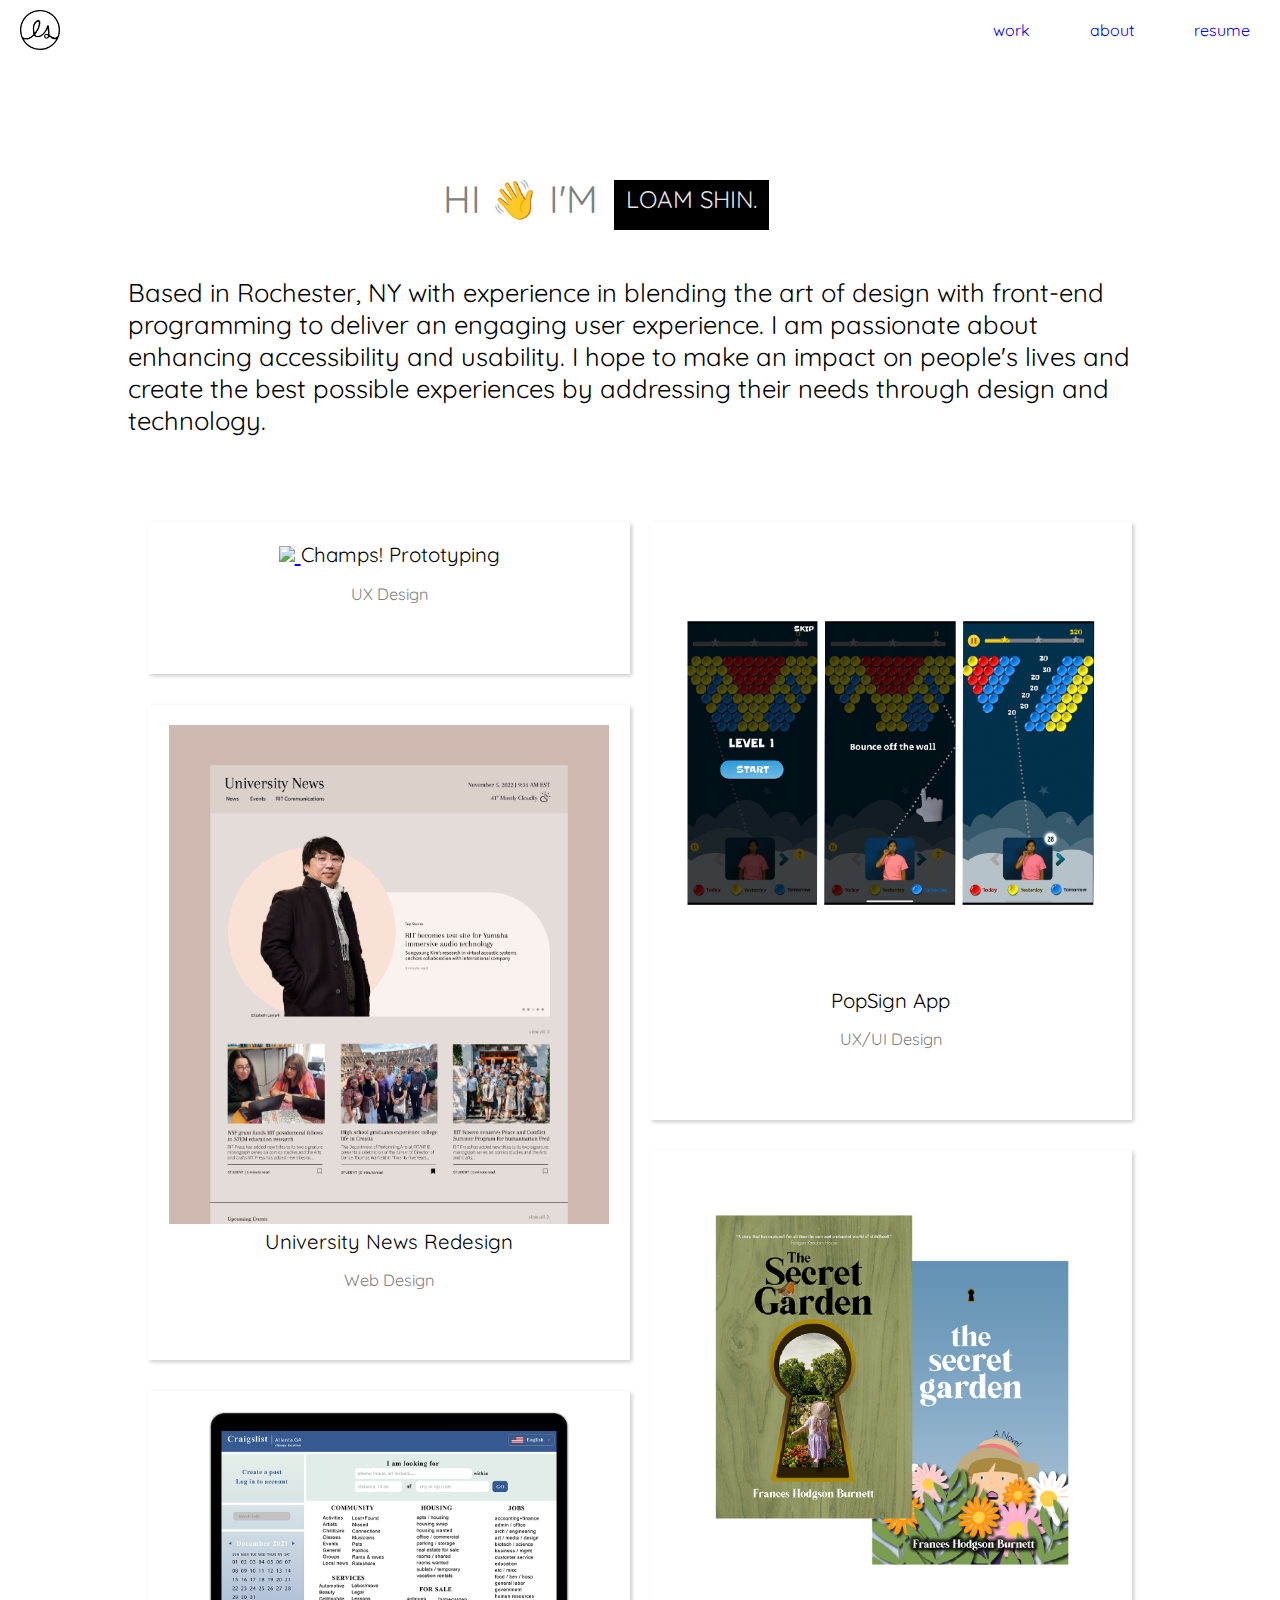
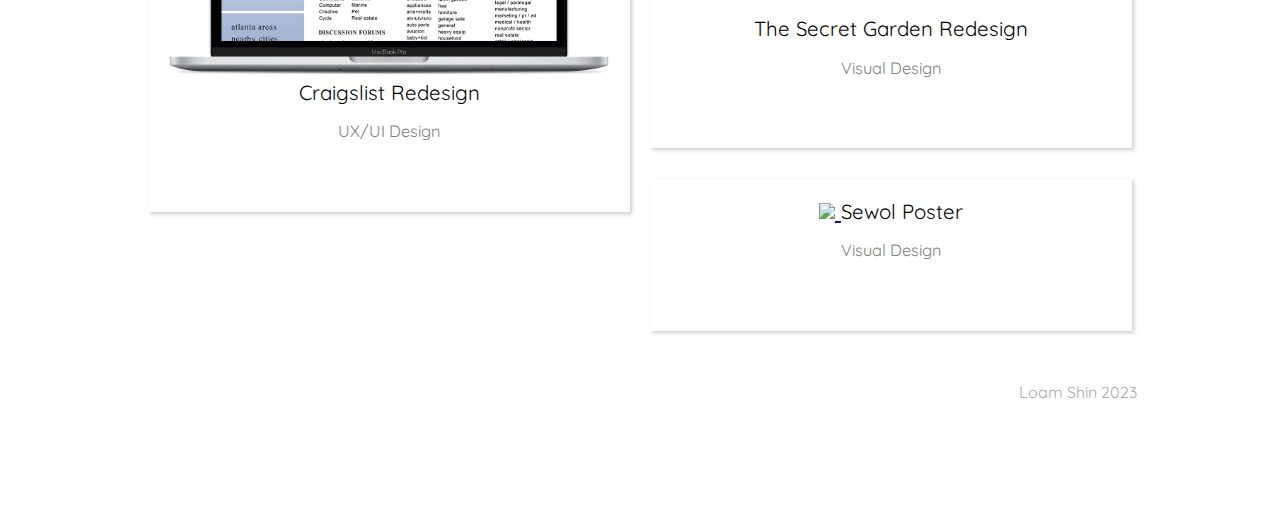
==== commit a3fa2b9f: "Merge pull request #7 from loamshin/feature-branch" ====
--- a/index.html
+++ b/index.html
@@ -57,7 +57,7 @@
 		box-sizing: border-box;
 		-moz-box-sizing: border-box;
 		-webkit-box-sizing: border-box;
-		/* box-shadow: 2px 2px 4px 0 #ccc; */
+		box-shadow: 2px 2px 4px 0 #ccc;
 		text-align: center;
 		font-size: 1.5em;
 	}
@@ -136,6 +136,15 @@
 			  Champs! Prototyping
 			  <p>UX Design</p>
 			</div>
+
+			<div class="item">
+				<a href = "news.html">	
+				  <img class= "desktop_pics" src="assets/images/newsthumb.png">
+				</a>  
+				University News Redesign
+				<p>Web Design</p>
+			  </div>
+
 			<div class="item">
 			  
 			  <a href ="craigslist.html">
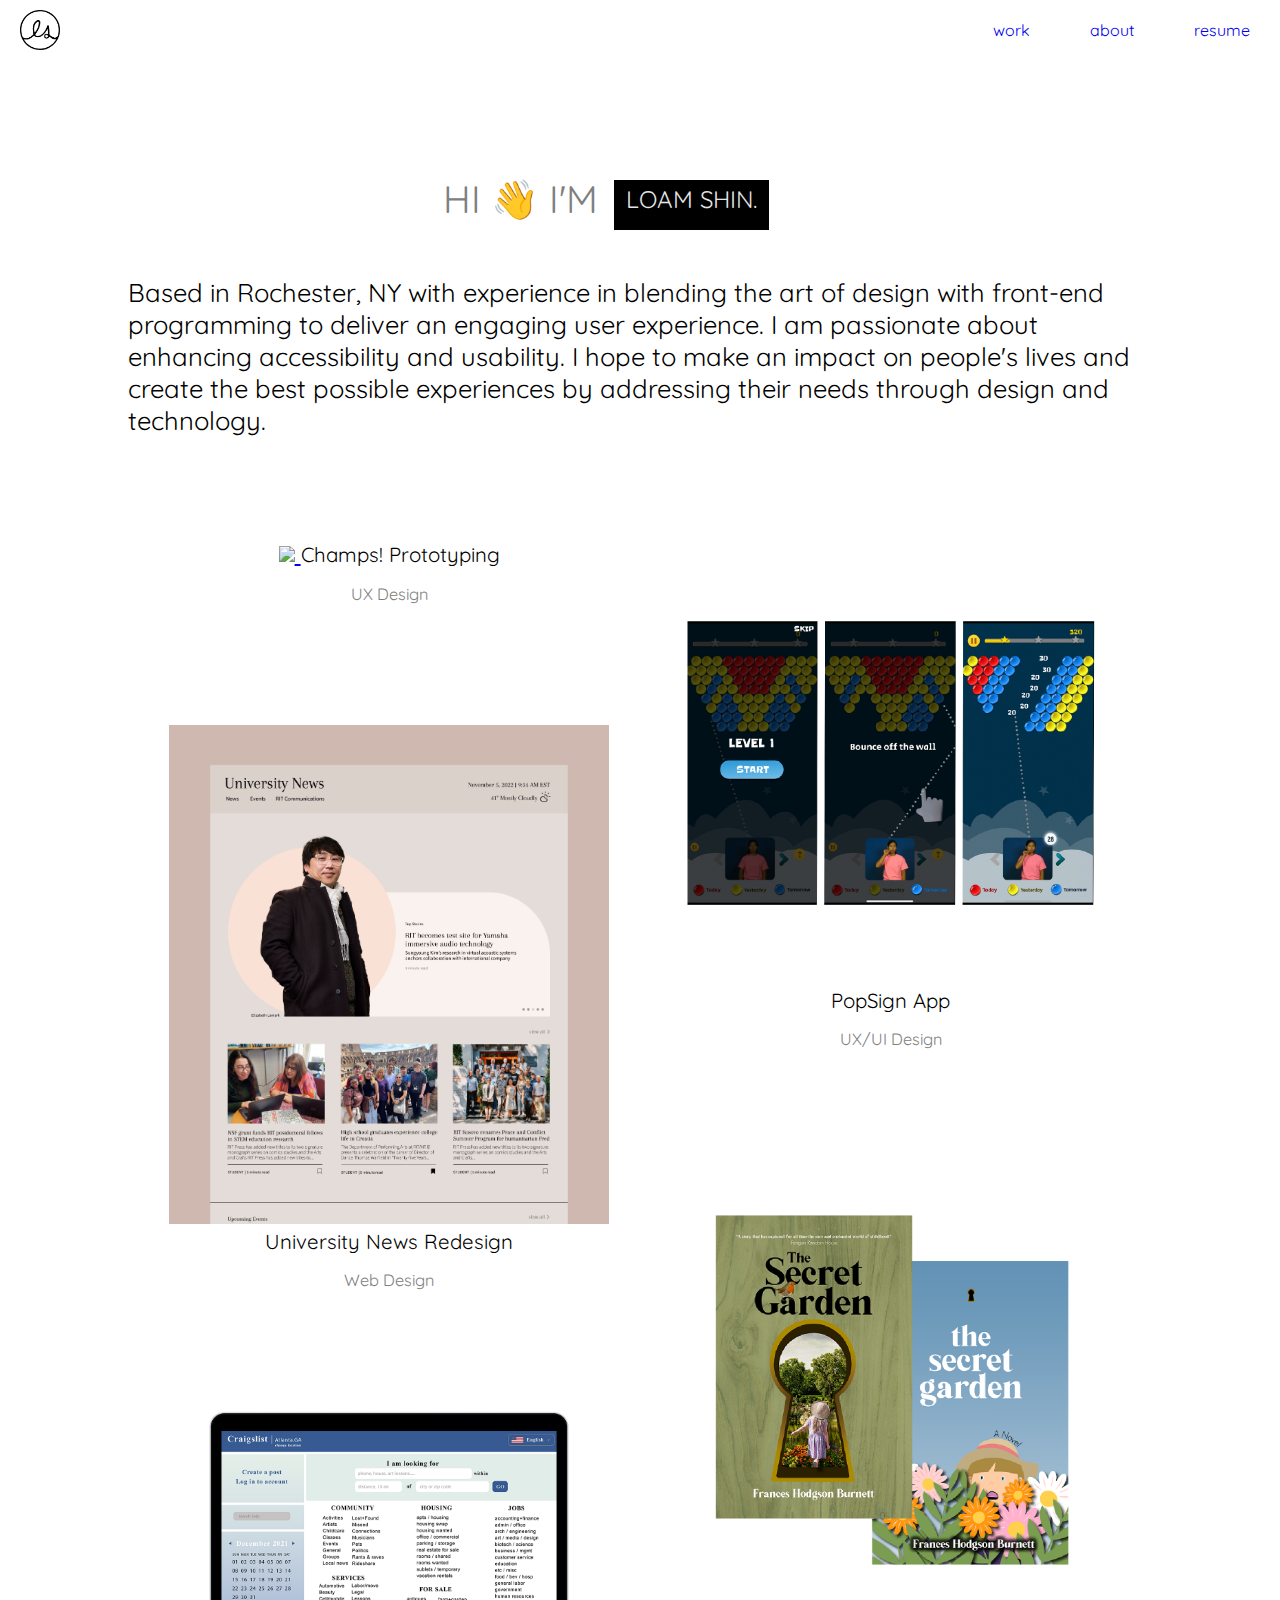
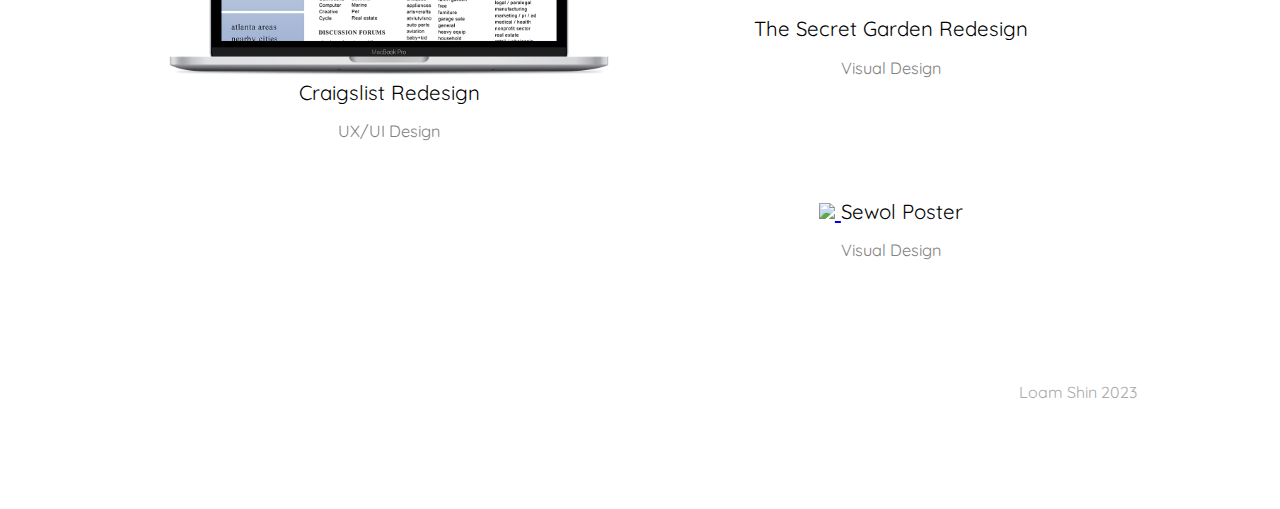
==== commit 3368a97f: "updates" ====
--- a/index.html
+++ b/index.html
@@ -57,7 +57,7 @@
 		box-sizing: border-box;
 		-moz-box-sizing: border-box;
 		-webkit-box-sizing: border-box;
-		box-shadow: 2px 2px 4px 0 #ccc;
+		/* box-shadow: 2px 2px 4px 0 #ccc; */
 		text-align: center;
 		font-size: 1.5em;
 	}
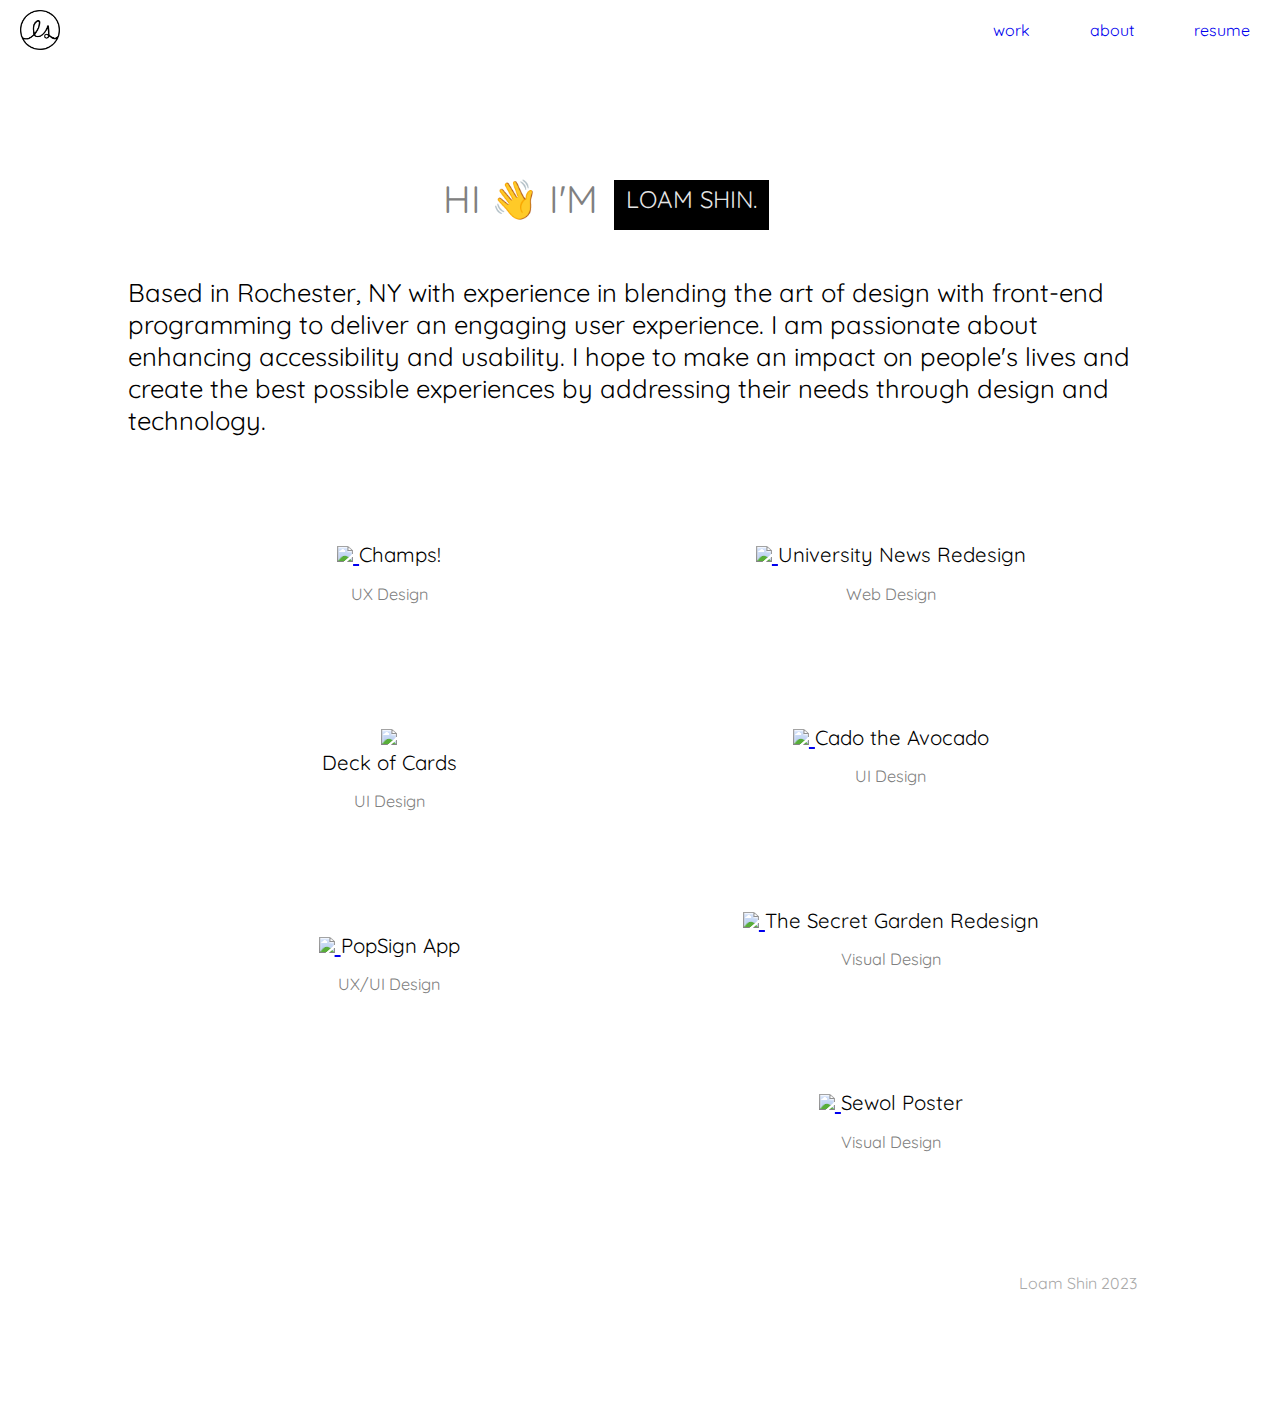
==== commit a8443cab: "champs updates" ====
--- a/index.html
+++ b/index.html
@@ -60,6 +60,7 @@
 		/* box-shadow: 2px 2px 4px 0 #ccc; */
 		text-align: center;
 		font-size: 1.5em;
+
 	}
 	.item img{max-width:100%;}
 	
@@ -78,7 +79,8 @@
 			column-count: 2;
 		}
 	}
-	
+
+
 	
 
 
@@ -133,51 +135,80 @@
 			  <a href = "champs.html">	
 				<img class= "desktop_pics" src="assets/images/champs-01.png">
 			  </a>  
-			  Champs! Prototyping
+			  Champs!
 			  <p>UX Design</p>
 			</div>
 
-			<div class="item">
+
+			<div class="item">
+				
+				<a href = "deck.html">	
+
+					<div class="shadow">
+				  <img class= "desktop_pics" src="assets/images/deck of cards thumbnail.png">
+				</div>
+				</a>  
+				Deck of Cards
+				<p>UI Design</p>
+			  </div>
+
+			  
+			<div class="item">
+				
+				<a href = "popsign.html">	
+				  <img class= "desktop_pics" src="assets/images/popsign thumbnail.png">
+				</a>  
+				PopSign App
+				<p>UX/UI Design</p>
+			  </div>
+
+			  <div class="item">
 				<a href = "news.html">	
-				  <img class= "desktop_pics" src="assets/images/newsthumb.png">
+				  <img class= "desktop_pics" src="assets/images/news thumbnail.png">
 				</a>  
 				University News Redesign
 				<p>Web Design</p>
 			  </div>
 
-			<div class="item">
-			  
-			  <a href ="craigslist.html">
-            	<img class= "desktop_pics" src="assets/images/craigslist.png">
-			</a>
-			Craigslist Redesign
-			<p>UX/UI Design</p>			
-			</div>
-
-			<div class="item">
-				
-			  <a href = "popsign.html">	
-				<img class= "desktop_pics" src="assets/images/popsign-01.png">
-			  </a>  
-			  PopSign App
-			  <p>UX/UI Design</p>
-			</div>
+			  			  <div class="item">
+				<a href = "cado.html">	
+				  <img class= "desktop_pics" src="assets/images/cado thumbnail.png">
+				</a>  
+				Cado the Avocado
+				<p>UI Design</p>
+			  </div>
+
+			<!-- <div class="item">
+			  
+				<a href ="craigslist.html">
+				  <img class= "desktop_pics" src="assets/images/craigslist.png">
+			  </a>
+			  Craigslist Redesign
+			  <p>UX/UI Design</p>			
+			  </div> -->
+
+			
 			<div class="item">
 			  
 			  <a href ="secretgarden.html">
-            	<img class= "desktop_pics" src="assets/images/secretgarden-01.png">
+            	<img class= "desktop_pics" src="assets/images/secret-garden thumbnail.png">
 			</a>
 			The Secret Garden Redesign
 			<p>Visual Design</p>			
 			</div>
+
+
+			
 			<div class="item">
 				
 				<a href ="sewol.html">
-				  <img class= "desktop_pics" src="assets/images/sewol.png">
+				  <img class= "desktop_pics" src="assets/images/sewol thumbnail.png">
 			  </a>
 			  Sewol Poster
 			  <p>Visual Design</p>			
 			  </div>
+
+			  
 		</div>
 		
 
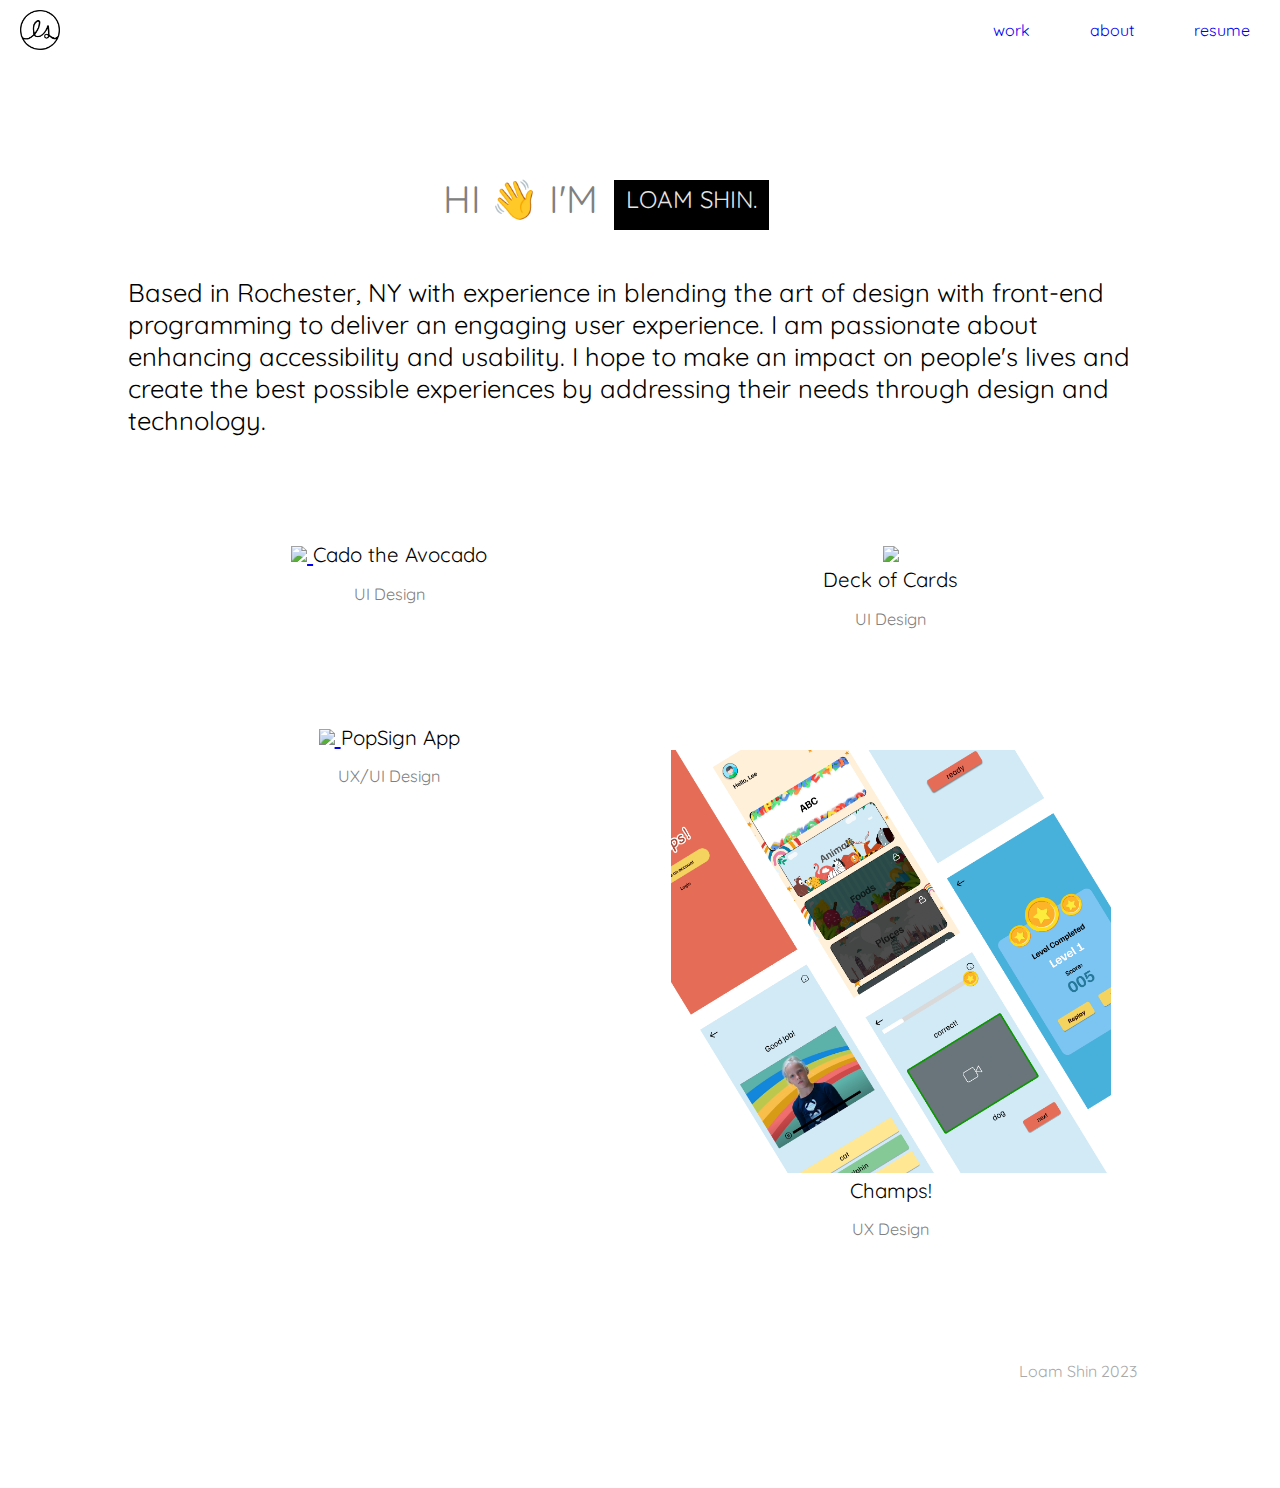
==== commit f3a7d187: "thumbnails" ====
--- a/index.html
+++ b/index.html
@@ -131,52 +131,21 @@
 		<div id = "projects"></div>
 
 		<div class="masonry" id="work">
+
+
+
 			<div class="item">
-			  <a href = "champs.html">	
-				<img class= "desktop_pics" src="assets/images/champs-01.png">
-			  </a>  
-			  Champs!
-			  <p>UX Design</p>
-			</div>
-
-
-			<div class="item">
-				
-				<a href = "deck.html">	
-
-					<div class="shadow">
-				  <img class= "desktop_pics" src="assets/images/deck of cards thumbnail.png">
-				</div>
-				</a>  
-				Deck of Cards
-				<p>UI Design</p>
-			  </div>
-
-			  
-			<div class="item">
-				
-				<a href = "popsign.html">	
-				  <img class= "desktop_pics" src="assets/images/popsign thumbnail.png">
-				</a>  
-				PopSign App
-				<p>UX/UI Design</p>
-			  </div>
-
-			  <div class="item">
-				<a href = "news.html">	
-				  <img class= "desktop_pics" src="assets/images/news thumbnail.png">
-				</a>  
-				University News Redesign
-				<p>Web Design</p>
-			  </div>
-
-			  			  <div class="item">
 				<a href = "cado.html">	
 				  <img class= "desktop_pics" src="assets/images/cado thumbnail.png">
 				</a>  
 				Cado the Avocado
 				<p>UI Design</p>
 			  </div>
+
+
+
+
+		
 
 			<!-- <div class="item">
 			  
@@ -187,8 +156,41 @@
 			  <p>UX/UI Design</p>			
 			  </div> -->
 
+			  <div class="item">
+				
+				<a href = "popsign.html">	
+				  <img class= "desktop_pics" src="assets/images/popsign thumbnail.png">
+				</a>  
+				PopSign App
+				<p>UX/UI Design</p>
+			  </div>
+
+
+			  <div class="item">
+				
+				<a href = "deck.html">	
+
+					<div class="shadow">
+				  <img class= "desktop_pics" src="assets/images/deck of cards thumbnail.png">
+				</div>
+				</a>  
+				Deck of Cards
+				<p>UI Design</p>
+			  </div>
+
+			  
+			  <div class="item">
+				<a href = "champs.html">	
+				  <img class= "desktop_pics" src="assets/images/champs thumbnail.png">
+				</a>  
+				Champs!
+				<p>UX Design</p>
+			  </div>
+
+
+
 			
-			<div class="item">
+			<!-- <div class="item">
 			  
 			  <a href ="secretgarden.html">
             	<img class= "desktop_pics" src="assets/images/secret-garden thumbnail.png">
@@ -197,17 +199,20 @@
 			<p>Visual Design</p>			
 			</div>
 
+			 -->
 
 			
-			<div class="item">
+			<!-- <div class="item">
 				
 				<a href ="sewol.html">
 				  <img class= "desktop_pics" src="assets/images/sewol thumbnail.png">
 			  </a>
 			  Sewol Poster
 			  <p>Visual Design</p>			
-			  </div>
-
+			  </div> -->
+
+
+			  
 			  
 		</div>
 		
